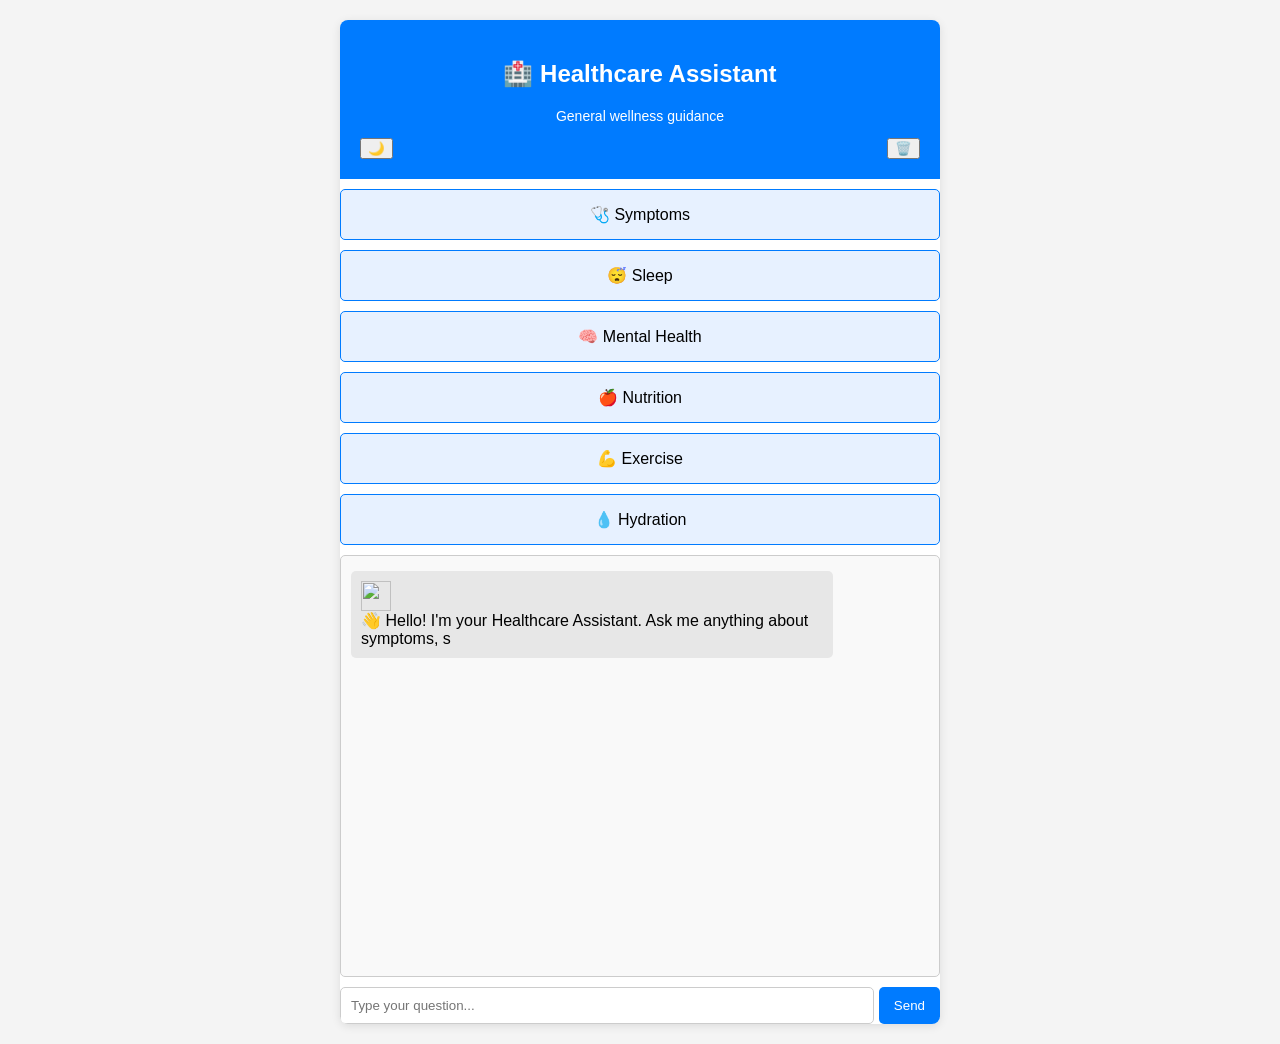
==== public/index.html @ be80bbbd "Add initial project files including LICENSE, README, HTML, CSS, JS, and Flask server" ====
<!DOCTYPE html>
<html>
<head>
    <title>Healthcare Chatbot</title>
    <link rel="stylesheet" href="style.css">
</head>
<body>

<div class="container">

    <div class="header">
        <h2>🏥 Healthcare Assistant</h2>
        <p class="subtitle">General wellness guidance</p>

        <div class="top-buttons">
            <button id="themeToggle" class="theme-btn">🌙</button>
            <button id="clearChat" class="clear-btn">🗑️</button>
        </div>
    </div>

    <!-- HEALTH CATEGORY CARDS -->
    <div id="healthCategories">
        <div class="categoryCard" onclick="quickAsk('I have symptoms. What could it be?')">🩺 Symptoms</div>
        <div class="categoryCard" onclick="quickAsk('Give me sleep improvement tips')">😴 Sleep</div>
        <div class="categoryCard" onclick="quickAsk('How can I reduce stress?')">🧠 Mental Health</div>
        <div class="categoryCard" onclick="quickAsk('Give me nutrition advice')">🍎 Nutrition</div>
        <div class="categoryCard" onclick="quickAsk('Give me simple exercises to stay fit')">💪 Exercise</div>
        <div class="categoryCard" onclick="quickAsk('How much water should I drink daily?')">💧 Hydration</div>
    </div>

    <div id="chatbox"></div>

    <div class="input-area">
        <input id="inputBox" placeholder="Type your question..." />
        <button class="send-btn" onclick="send()">Send</button>
    </div>

</div>

<script>
// ===== DARK MODE =====
const themeBtn = document.getElementById("themeToggle");
const body = document.body;

if (localStorage.getItem("darkMode") === "enabled") {
    body.classList.add("dark");
    themeBtn.textContent = "☀️";
}

themeBtn.addEventListener("click", () => {
    body.classList.toggle("dark");
    themeBtn.textContent = body.classList.contains("dark") ? "☀️" : "🌙";
    localStorage.setItem("darkMode",
        body.classList.contains("dark") ? "enabled" : "disabled"
    );
});

// ===== CHAT HISTORY SAVE/LOAD =====
function saveMessage(role, text) {
    let history = JSON.parse(localStorage.getItem("chatHistory")) || [];
    history.push({ role, text });
    localStorage.setItem("chatHistory", JSON.stringify(history));
}

function loadHistory() {
    let history = JSON.parse(localStorage.getItem("chatHistory"));
    if (!history || history.length === 0) return;

    history.forEach(msg => {
        if (msg.role === "user") addUserMessage(msg.text, false);
        else typeBotMessage(msg.text, false, true); // no animation for history
    });
}

function clearHistory() {
    localStorage.removeItem("chatHistory");
    chatbox.innerHTML = "";
    showWelcomeMessage();
}

document.getElementById("clearChat").addEventListener("click", clearHistory);

// ===== ADD USER MESSAGE =====
function addUserMessage(text, save = true) {
    let bubble = `<div class="bubble user-bubble">${text}</div>`;
    chatbox.innerHTML += bubble;
    chatbox.scrollTop = chatbox.scrollHeight;
    if (save) saveMessage("user", text);
}

// ===== BOT MESSAGE TYPING EFFECT =====
function typeBotMessage(fullText, save = true, instant = false) {
    let container = document.createElement("div");
    container.className = "bubble bot-bubble";

    container.innerHTML = `
        <img src="https://cdn-icons-png.flaticon.com/512/3209/3209993.png" class="avatar">
        <div class="typingArea"></div>
    `;

    chatbox.appendChild(container);
    let textBox = container.querySelector(".typingArea");
    chatbox.scrollTop = chatbox.scrollHeight;

    // Instant load (for chat history)
    if (instant) {
        textBox.textContent = fullText;
        return;
    }

    // Typing animation
    let i = 0;
    function type() {
        if (i < fullText.length) {
            textBox.textContent += fullText.charAt(i);
            i++;
            chatbox.scrollTop = chatbox.scrollHeight;
            setTimeout(type, 15);
        }
    }
    type();

    if (save) saveMessage("bot", fullText);
}

// ===== LOADING DOTS =====
function addLoadingDots() {
    let bubble = document.createElement("div");
    bubble.className = "bubble bot-bubble";
    bubble.id = "loadingBubble";

    bubble.innerHTML = `
        <img src="https://cdn-icons-png.flaticon.com/512/3209/3209993.png" class="avatar">
        <div class="typingDots">
            <span></span><span></span><span></span>
        </div>
    `;

    chatbox.appendChild(bubble);
    chatbox.scrollTop = chatbox.scrollHeight;
}

// ===== QUICK ASK =====
function quickAsk(text) {
    document.getElementById("inputBox").value = text;
    send();
}

document.getElementById("inputBox").addEventListener("keypress", function(e) {
    if (e.key === "Enter") send();
});

// ===== SEND =====
async function send() {
    let text = document.getElementById("inputBox").value;
    if (!text) return;

    addUserMessage(text);
    document.getElementById("inputBox").value = "";

    addLoadingDots();

    try {
        const res = await fetch("http://127.0.0.1:8000/chat", {
            method: "POST",
            headers: { "Content-Type": "application/json" },
            body: JSON.stringify({ text })
        });

        const data = await res.json();

        document.getElementById("loadingBubble")?.remove();

        typeBotMessage(data.reply);

    } catch (error) {
        document.getElementById("loadingBubble")?.remove();
        typeBotMessage("❌ Failed to connect to server.");
    }
}

// ===== WELCOME MESSAGE ALWAYS ON LOAD =====
function showWelcomeMessage() {
    const welcome = 
        "👋 Hello! I'm your Healthcare Assistant.\n" +
        "Ask me anything about symptoms, sleep, stress, nutrition, hydration, or general wellness.\nHow can I help you today?";

    typeBotMessage(welcome, false); // DO NOT save welcome in history
}

// ===== ON PAGE LOAD =====
window.onload = () => {
    showWelcomeMessage();  // ALWAYS SHOW WELCOME
    loadHistory();         // And load previous messages
};
</script>

</body>
</html>
---- public/style.css ----
body {
    font-family: Arial, sans-serif;
    background-color: #f4f4f4;
    margin: 0;
    padding: 0;
}

.container {
    width: 90%;
    max-width: 600px;
    margin: 20px auto;
    background: white;
    border-radius: 8px;
    box-shadow: 0 2px 10px rgba(0, 0, 0, 0.1);
    overflow: hidden;
}

.header {
    background: #007bff;
    color: white;
    padding: 20px;
    text-align: center;
}

.subtitle {
    font-size: 14px;
    margin-top: 5px;
}

.top-buttons {
    display: flex;
    justify-content: space-between;
    margin-top: 10px;
}

.categoryCard {
    background: #e7f1ff;
    border: 1px solid #007bff;
    border-radius: 5px;
    padding: 15px;
    margin: 10px 0;
    text-align: center;
    cursor: pointer;
    transition: background 0.3s;
}

.categoryCard:hover {
    background: #d0e7ff;
}

#chatbox {
    height: 400px;
    overflow-y: auto;
    padding: 10px;
    border: 1px solid #ccc;
    border-radius: 5px;
    margin: 10px 0;
    background: #f9f9f9;
}

.input-area {
    display: flex;
    margin-top: 10px;
}

#inputBox {
    flex: 1;
    padding: 10px;
    border: 1px solid #ccc;
    border-radius: 5px;
}

.send-btn {
    padding: 10px 15px;
    border: none;
    background: #007bff;
    color: white;
    border-radius: 5px;
    cursor: pointer;
    margin-left: 5px;
}

.send-btn:hover {
    background: #0056b3;
}

.bubble {
    margin: 5px 0;
    padding: 10px;
    border-radius: 5px;
    max-width: 80%;
}

.user-bubble {
    background: #007bff;
    color: white;
    align-self: flex-end;
}

.bot-bubble {
    background: #e7e7e7;
    color: black;
    align-self: flex-start;
}

.avatar {
    width: 30px;
    height: 30px;
    vertical-align: middle;
    margin-right: 5px;
}

.typingArea {
    display: inline-block;
}

.typingDots {
    display: inline-block;
}

.typingDots span {
    display: inline-block;
    width: 8px;
    height: 8px;
    margin: 0 2px;
    border-radius: 50%;
    background: #007bff;
    animation: typing 1s infinite;
}

.typingDots span:nth-child(2) {
    animation-delay: 0.2s;
}

.typingDots span:nth-child(3) {
    animation-delay: 0.4s;
}

@keyframes typing {
    0%, 100% {
        opacity: 0.5;
    }
    50% {
        opacity: 1;
    }
}

.dark {
    background-color: #121212;
    color: white;
}

.dark .bubble {
    background: #333;
    color: white;
}

.dark .categoryCard {
    background: #444;
    border: 1px solid #555;
}

.dark .send-btn {
    background: #555;
}

.dark .send-btn:hover {
    background: #666;
}
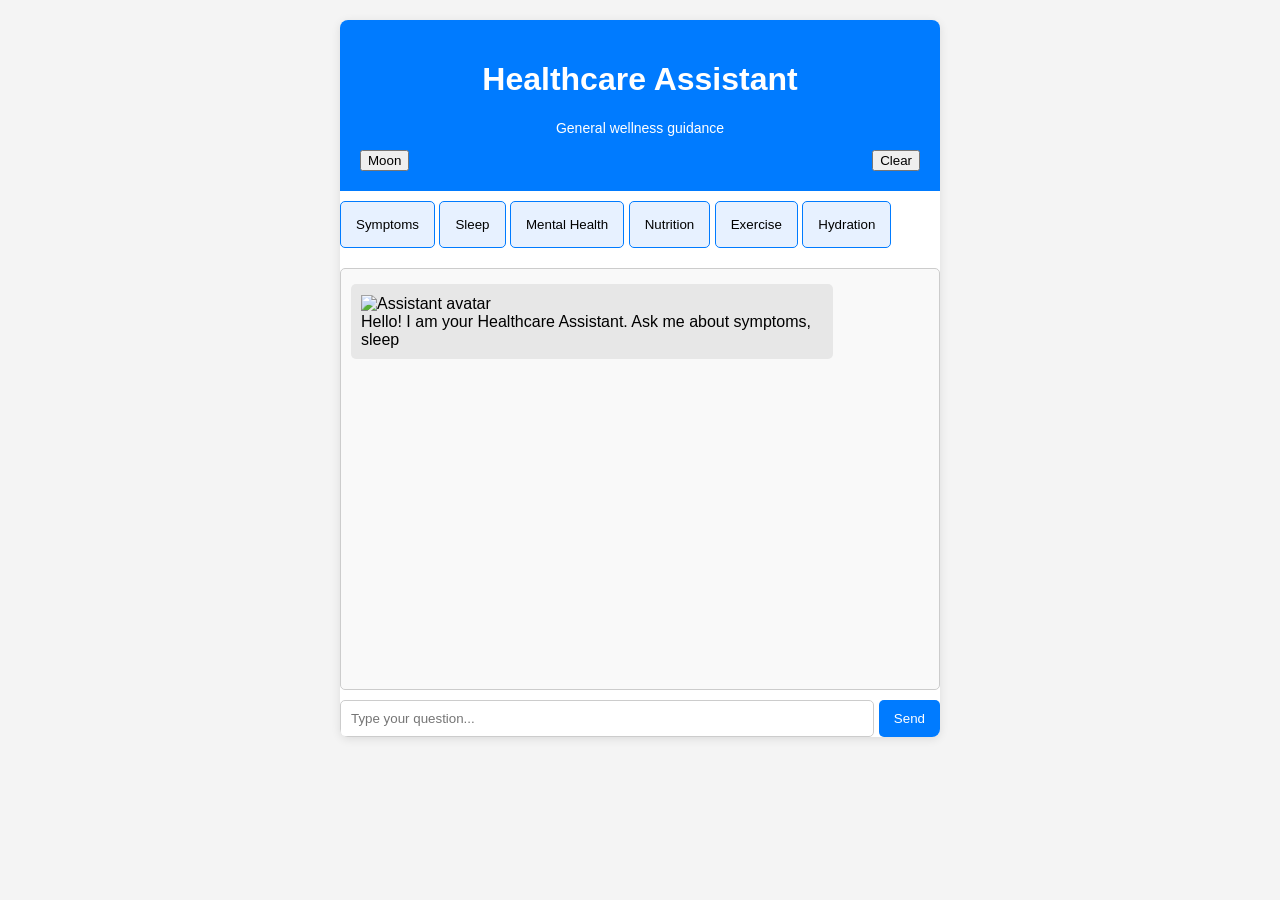
==== commit 1d047c7a: "Add .gitignore, enhance README, and implement core chatbot functionality - Create .gitignore to excl" ====
--- a/public/index.html
+++ b/public/index.html
@@ -1,199 +1,40 @@
 <!DOCTYPE html>
-<html>
+<html lang="en">
 <head>
+    <meta charset="UTF-8">
+    <meta name="viewport" content="width=device-width, initial-scale=1.0">
     <title>Healthcare Chatbot</title>
     <link rel="stylesheet" href="style.css">
 </head>
 <body>
+    <div class="container">
+        <div class="header">
+            <h1>Healthcare Assistant</h1>
+            <p class="subtitle">General wellness guidance</p>
 
-<div class="container">
+            <div class="top-buttons">
+                <button id="themeToggle" class="theme-btn" type="button" aria-label="Toggle theme">Moon</button>
+                <button id="clearChat" class="clear-btn" type="button" aria-label="Clear chat">Clear</button>
+            </div>
+        </div>
 
-    <div class="header">
-        <h2>🏥 Healthcare Assistant</h2>
-        <p class="subtitle">General wellness guidance</p>
+        <div id="healthCategories">
+            <button class="categoryCard" type="button" data-question="I have symptoms. What could it be?">Symptoms</button>
+            <button class="categoryCard" type="button" data-question="Give me sleep improvement tips">Sleep</button>
+            <button class="categoryCard" type="button" data-question="How can I reduce stress?">Mental Health</button>
+            <button class="categoryCard" type="button" data-question="Give me nutrition advice">Nutrition</button>
+            <button class="categoryCard" type="button" data-question="Give me simple exercises to stay fit">Exercise</button>
+            <button class="categoryCard" type="button" data-question="How much water should I drink daily?">Hydration</button>
+        </div>
 
-        <div class="top-buttons">
-            <button id="themeToggle" class="theme-btn">🌙</button>
-            <button id="clearChat" class="clear-btn">🗑️</button>
+        <div id="chatbox"></div>
+
+        <div class="input-area">
+            <input id="inputBox" placeholder="Type your question..." />
+            <button class="send-btn" type="button" id="sendButton">Send</button>
         </div>
     </div>
 
-    <!-- HEALTH CATEGORY CARDS -->
-    <div id="healthCategories">
-        <div class="categoryCard" onclick="quickAsk('I have symptoms. What could it be?')">🩺 Symptoms</div>
-        <div class="categoryCard" onclick="quickAsk('Give me sleep improvement tips')">😴 Sleep</div>
-        <div class="categoryCard" onclick="quickAsk('How can I reduce stress?')">🧠 Mental Health</div>
-        <div class="categoryCard" onclick="quickAsk('Give me nutrition advice')">🍎 Nutrition</div>
-        <div class="categoryCard" onclick="quickAsk('Give me simple exercises to stay fit')">💪 Exercise</div>
-        <div class="categoryCard" onclick="quickAsk('How much water should I drink daily?')">💧 Hydration</div>
-    </div>
-
-    <div id="chatbox"></div>
-
-    <div class="input-area">
-        <input id="inputBox" placeholder="Type your question..." />
-        <button class="send-btn" onclick="send()">Send</button>
-    </div>
-
-</div>
-
-<script>
-// ===== DARK MODE =====
-const themeBtn = document.getElementById("themeToggle");
-const body = document.body;
-
-if (localStorage.getItem("darkMode") === "enabled") {
-    body.classList.add("dark");
-    themeBtn.textContent = "☀️";
-}
-
-themeBtn.addEventListener("click", () => {
-    body.classList.toggle("dark");
-    themeBtn.textContent = body.classList.contains("dark") ? "☀️" : "🌙";
-    localStorage.setItem("darkMode",
-        body.classList.contains("dark") ? "enabled" : "disabled"
-    );
-});
-
-// ===== CHAT HISTORY SAVE/LOAD =====
-function saveMessage(role, text) {
-    let history = JSON.parse(localStorage.getItem("chatHistory")) || [];
-    history.push({ role, text });
-    localStorage.setItem("chatHistory", JSON.stringify(history));
-}
-
-function loadHistory() {
-    let history = JSON.parse(localStorage.getItem("chatHistory"));
-    if (!history || history.length === 0) return;
-
-    history.forEach(msg => {
-        if (msg.role === "user") addUserMessage(msg.text, false);
-        else typeBotMessage(msg.text, false, true); // no animation for history
-    });
-}
-
-function clearHistory() {
-    localStorage.removeItem("chatHistory");
-    chatbox.innerHTML = "";
-    showWelcomeMessage();
-}
-
-document.getElementById("clearChat").addEventListener("click", clearHistory);
-
-// ===== ADD USER MESSAGE =====
-function addUserMessage(text, save = true) {
-    let bubble = `<div class="bubble user-bubble">${text}</div>`;
-    chatbox.innerHTML += bubble;
-    chatbox.scrollTop = chatbox.scrollHeight;
-    if (save) saveMessage("user", text);
-}
-
-// ===== BOT MESSAGE TYPING EFFECT =====
-function typeBotMessage(fullText, save = true, instant = false) {
-    let container = document.createElement("div");
-    container.className = "bubble bot-bubble";
-
-    container.innerHTML = `
-        <img src="https://cdn-icons-png.flaticon.com/512/3209/3209993.png" class="avatar">
-        <div class="typingArea"></div>
-    `;
-
-    chatbox.appendChild(container);
-    let textBox = container.querySelector(".typingArea");
-    chatbox.scrollTop = chatbox.scrollHeight;
-
-    // Instant load (for chat history)
-    if (instant) {
-        textBox.textContent = fullText;
-        return;
-    }
-
-    // Typing animation
-    let i = 0;
-    function type() {
-        if (i < fullText.length) {
-            textBox.textContent += fullText.charAt(i);
-            i++;
-            chatbox.scrollTop = chatbox.scrollHeight;
-            setTimeout(type, 15);
-        }
-    }
-    type();
-
-    if (save) saveMessage("bot", fullText);
-}
-
-// ===== LOADING DOTS =====
-function addLoadingDots() {
-    let bubble = document.createElement("div");
-    bubble.className = "bubble bot-bubble";
-    bubble.id = "loadingBubble";
-
-    bubble.innerHTML = `
-        <img src="https://cdn-icons-png.flaticon.com/512/3209/3209993.png" class="avatar">
-        <div class="typingDots">
-            <span></span><span></span><span></span>
-        </div>
-    `;
-
-    chatbox.appendChild(bubble);
-    chatbox.scrollTop = chatbox.scrollHeight;
-}
-
-// ===== QUICK ASK =====
-function quickAsk(text) {
-    document.getElementById("inputBox").value = text;
-    send();
-}
-
-document.getElementById("inputBox").addEventListener("keypress", function(e) {
-    if (e.key === "Enter") send();
-});
-
-// ===== SEND =====
-async function send() {
-    let text = document.getElementById("inputBox").value;
-    if (!text) return;
-
-    addUserMessage(text);
-    document.getElementById("inputBox").value = "";
-
-    addLoadingDots();
-
-    try {
-        const res = await fetch("http://127.0.0.1:8000/chat", {
-            method: "POST",
-            headers: { "Content-Type": "application/json" },
-            body: JSON.stringify({ text })
-        });
-
-        const data = await res.json();
-
-        document.getElementById("loadingBubble")?.remove();
-
-        typeBotMessage(data.reply);
-
-    } catch (error) {
-        document.getElementById("loadingBubble")?.remove();
-        typeBotMessage("❌ Failed to connect to server.");
-    }
-}
-
-// ===== WELCOME MESSAGE ALWAYS ON LOAD =====
-function showWelcomeMessage() {
-    const welcome = 
-        "👋 Hello! I'm your Healthcare Assistant.\n" +
-        "Ask me anything about symptoms, sleep, stress, nutrition, hydration, or general wellness.\nHow can I help you today?";
-
-    typeBotMessage(welcome, false); // DO NOT save welcome in history
-}
-
-// ===== ON PAGE LOAD =====
-window.onload = () => {
-    showWelcomeMessage();  // ALWAYS SHOW WELCOME
-    loadHistory();         // And load previous messages
-};
-</script>
-
+    <script src="script.js"></script>
 </body>
-</html>+</html>
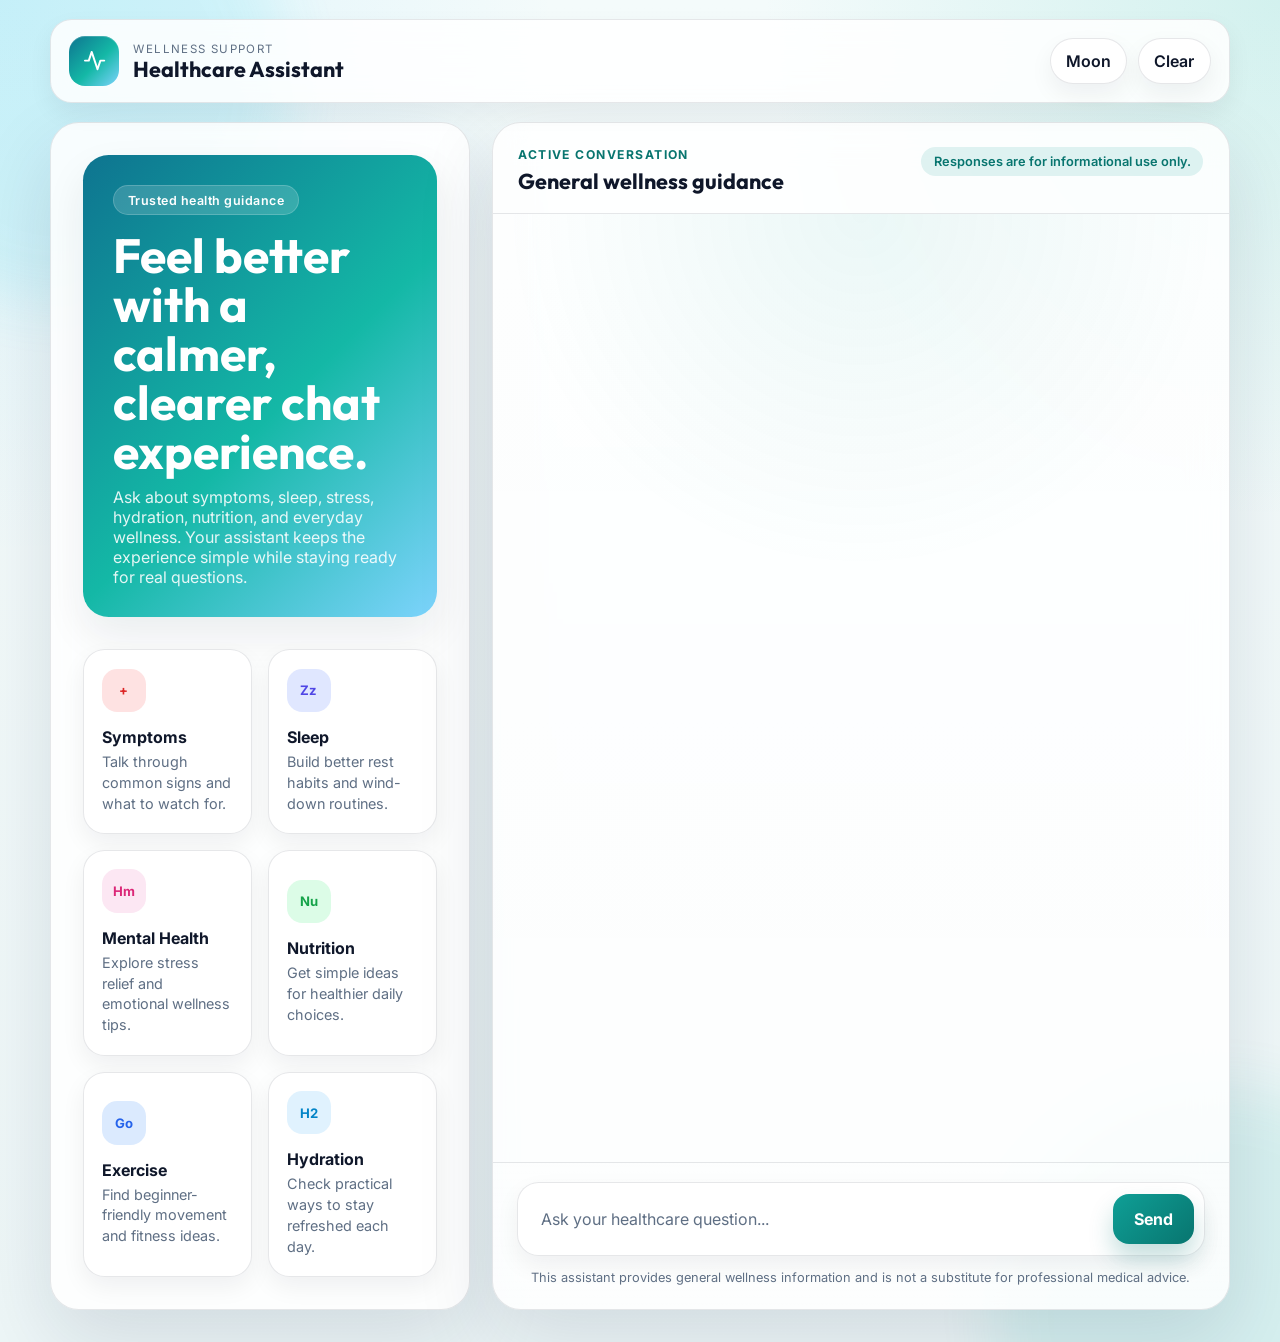
==== commit 7fee1ffb: "Enhance chatbot functionality with Gemini API integration, local environment loading, and improved f" ====
--- a/public/index.html
+++ b/public/index.html
@@ -4,35 +4,108 @@
     <meta charset="UTF-8">
     <meta name="viewport" content="width=device-width, initial-scale=1.0">
     <title>Healthcare Chatbot</title>
+    <link rel="preconnect" href="https://fonts.googleapis.com">
+    <link rel="preconnect" href="https://fonts.gstatic.com" crossorigin>
+    <link href="https://fonts.googleapis.com/css2?family=Inter:wght@400;500;600;700&family=Outfit:wght@500;600;700&display=swap" rel="stylesheet">
     <link rel="stylesheet" href="style.css">
 </head>
 <body>
-    <div class="container">
-        <div class="header">
-            <h1>Healthcare Assistant</h1>
-            <p class="subtitle">General wellness guidance</p>
+    <div class="page-shell">
+        <div class="ambient ambient-left"></div>
+        <div class="ambient ambient-right"></div>
 
-            <div class="top-buttons">
-                <button id="themeToggle" class="theme-btn" type="button" aria-label="Toggle theme">Moon</button>
-                <button id="clearChat" class="clear-btn" type="button" aria-label="Clear chat">Clear</button>
+        <header class="site-header">
+            <div class="header-inner">
+                <div class="brand">
+                    <div class="brand-mark" aria-hidden="true">
+                        <svg viewBox="0 0 24 24" fill="none" stroke="currentColor" stroke-width="2" stroke-linecap="round" stroke-linejoin="round">
+                            <path d="M22 12h-4l-3 9-6-18-3 9H2"></path>
+                        </svg>
+                    </div>
+                    <div class="brand-copy">
+                        <p class="eyebrow">Wellness Support</p>
+                        <h1>Healthcare Assistant</h1>
+                    </div>
+                </div>
+
+                <div class="header-actions">
+                    <button id="themeToggle" class="icon-button" type="button" aria-label="Toggle theme">
+                        <span class="icon-text">Moon</span>
+                    </button>
+                    <button id="clearChat" class="icon-button" type="button" aria-label="Clear chat">
+                        <span class="icon-text">Clear</span>
+                    </button>
+                </div>
             </div>
-        </div>
+        </header>
 
-        <div id="healthCategories">
-            <button class="categoryCard" type="button" data-question="I have symptoms. What could it be?">Symptoms</button>
-            <button class="categoryCard" type="button" data-question="Give me sleep improvement tips">Sleep</button>
-            <button class="categoryCard" type="button" data-question="How can I reduce stress?">Mental Health</button>
-            <button class="categoryCard" type="button" data-question="Give me nutrition advice">Nutrition</button>
-            <button class="categoryCard" type="button" data-question="Give me simple exercises to stay fit">Exercise</button>
-            <button class="categoryCard" type="button" data-question="How much water should I drink daily?">Hydration</button>
-        </div>
+        <main class="app-shell">
+            <section id="landingPage" class="hero-panel active" aria-label="Welcome">
+                <div class="hero-copy">
+                    <span class="status-pill">Trusted health guidance</span>
+                    <h2>Feel better with a calmer, clearer chat experience.</h2>
+                    <p>
+                        Ask about symptoms, sleep, stress, hydration, nutrition, and everyday wellness.
+                        Your assistant keeps the experience simple while staying ready for real questions.
+                    </p>
+                </div>
 
-        <div id="chatbox"></div>
+                <div id="healthCategories" class="category-grid">
+                    <button class="categoryCard category-card symptoms" type="button" data-question="I have symptoms. What could it be?">
+                        <span class="category-icon" aria-hidden="true">+</span>
+                        <span class="category-title">Symptoms</span>
+                        <span class="category-desc">Talk through common signs and what to watch for.</span>
+                    </button>
+                    <button class="categoryCard category-card sleep" type="button" data-question="Give me sleep improvement tips">
+                        <span class="category-icon" aria-hidden="true">Zz</span>
+                        <span class="category-title">Sleep</span>
+                        <span class="category-desc">Build better rest habits and wind-down routines.</span>
+                    </button>
+                    <button class="categoryCard category-card mental" type="button" data-question="How can I reduce stress?">
+                        <span class="category-icon" aria-hidden="true">Hm</span>
+                        <span class="category-title">Mental Health</span>
+                        <span class="category-desc">Explore stress relief and emotional wellness tips.</span>
+                    </button>
+                    <button class="categoryCard category-card nutrition" type="button" data-question="Give me nutrition advice">
+                        <span class="category-icon" aria-hidden="true">Nu</span>
+                        <span class="category-title">Nutrition</span>
+                        <span class="category-desc">Get simple ideas for healthier daily choices.</span>
+                    </button>
+                    <button class="categoryCard category-card exercise" type="button" data-question="Give me simple exercises to stay fit">
+                        <span class="category-icon" aria-hidden="true">Go</span>
+                        <span class="category-title">Exercise</span>
+                        <span class="category-desc">Find beginner-friendly movement and fitness ideas.</span>
+                    </button>
+                    <button class="categoryCard category-card hydration" type="button" data-question="How much water should I drink daily?">
+                        <span class="category-icon" aria-hidden="true">H2</span>
+                        <span class="category-title">Hydration</span>
+                        <span class="category-desc">Check practical ways to stay refreshed each day.</span>
+                    </button>
+                </div>
+            </section>
 
-        <div class="input-area">
-            <input id="inputBox" placeholder="Type your question..." />
-            <button class="send-btn" type="button" id="sendButton">Send</button>
-        </div>
+            <section class="chat-panel">
+                <div class="chat-panel-header">
+                    <div>
+                        <p class="chat-label">Active conversation</p>
+                        <h3>General wellness guidance</h3>
+                    </div>
+                    <span class="chat-note">Responses are for informational use only.</span>
+                </div>
+
+                <div id="chatbox" class="chatbox" aria-live="polite"></div>
+
+                <div class="composer-wrap">
+                    <div class="input-area">
+                        <input id="inputBox" type="text" placeholder="Ask your healthcare question..." autocomplete="off" />
+                        <button class="send-btn" type="button" id="sendButton">Send</button>
+                    </div>
+                    <p class="disclaimer">
+                        This assistant provides general wellness information and is not a substitute for professional medical advice.
+                    </p>
+                </div>
+            </section>
+        </main>
     </div>
 
     <script src="script.js"></script>
--- a/public/style.css
+++ b/public/style.css
@@ -1,169 +1,593 @@
+:root {
+    --bg: #f4fbfb;
+    --bg-secondary: #edf6f7;
+    --surface: rgba(255, 255, 255, 0.86);
+    --surface-solid: #ffffff;
+    --surface-soft: #f7fbfc;
+    --text: #0f172a;
+    --muted: #5f6f84;
+    --line: rgba(15, 23, 42, 0.1);
+    --accent: #0f9f96;
+    --accent-strong: #08756f;
+    --accent-soft: rgba(15, 159, 150, 0.12);
+    --hero: linear-gradient(135deg, #0e7490 0%, #14b8a6 55%, #7dd3fc 100%);
+    --shadow-lg: 0 30px 80px rgba(8, 26, 55, 0.12);
+    --shadow-md: 0 18px 40px rgba(15, 23, 42, 0.08);
+    --shadow-sm: 0 10px 24px rgba(15, 23, 42, 0.06);
+}
+
+body.dark {
+    --bg: #04131f;
+    --bg-secondary: #081925;
+    --surface: rgba(10, 23, 35, 0.82);
+    --surface-solid: #0d1d2b;
+    --surface-soft: #132736;
+    --text: #e8f4fb;
+    --muted: #91a8bd;
+    --line: rgba(148, 163, 184, 0.18);
+    --accent: #47d6c8;
+    --accent-strong: #20b6a7;
+    --accent-soft: rgba(71, 214, 200, 0.16);
+    --hero: linear-gradient(135deg, #0d3f51 0%, #0e6c73 48%, #1e3a5f 100%);
+    --shadow-lg: 0 30px 80px rgba(0, 0, 0, 0.35);
+    --shadow-md: 0 18px 40px rgba(0, 0, 0, 0.24);
+    --shadow-sm: 0 10px 24px rgba(0, 0, 0, 0.18);
+}
+
+* {
+    box-sizing: border-box;
+}
+
+html,
 body {
-    font-family: Arial, sans-serif;
-    background-color: #f4f4f4;
     margin: 0;
-    padding: 0;
-}
-
-.container {
-    width: 90%;
-    max-width: 600px;
-    margin: 20px auto;
-    background: white;
-    border-radius: 8px;
-    box-shadow: 0 2px 10px rgba(0, 0, 0, 0.1);
+    min-height: 100%;
+}
+
+body {
+    font-family: "Inter", sans-serif;
+    background:
+        radial-gradient(circle at top left, rgba(56, 189, 248, 0.12), transparent 30%),
+        radial-gradient(circle at top right, rgba(20, 184, 166, 0.15), transparent 28%),
+        linear-gradient(180deg, var(--bg) 0%, var(--bg-secondary) 100%);
+    color: var(--text);
+    transition: background 0.3s ease, color 0.3s ease;
+}
+
+button,
+input {
+    font: inherit;
+}
+
+button {
+    cursor: pointer;
+}
+
+.page-shell {
+    position: relative;
+    min-height: 100vh;
     overflow: hidden;
 }
 
-.header {
-    background: #007bff;
-    color: white;
-    padding: 20px;
-    text-align: center;
-}
-
-.subtitle {
-    font-size: 14px;
-    margin-top: 5px;
-}
-
-.top-buttons {
-    display: flex;
+.ambient {
+    position: absolute;
+    width: 28rem;
+    height: 28rem;
+    border-radius: 999px;
+    filter: blur(30px);
+    opacity: 0.45;
+    pointer-events: none;
+}
+
+.ambient-left {
+    top: -9rem;
+    left: -10rem;
+    background: rgba(34, 211, 238, 0.28);
+}
+
+.ambient-right {
+    right: -10rem;
+    bottom: -12rem;
+    background: rgba(20, 184, 166, 0.24);
+}
+
+.site-header {
+    position: sticky;
+    top: 0;
+    z-index: 10;
+    padding: 1.2rem 1.2rem 0;
+}
+
+.header-inner {
+    width: min(1180px, calc(100% - 1rem));
+    margin: 0 auto;
+    padding: 1rem 1.15rem;
+    display: flex;
+    align-items: center;
     justify-content: space-between;
-    margin-top: 10px;
-}
-
-.categoryCard {
-    background: #e7f1ff;
-    border: 1px solid #007bff;
-    border-radius: 5px;
-    padding: 15px;
-    margin: 10px 0;
-    text-align: center;
-    cursor: pointer;
-    transition: background 0.3s;
-}
-
-.categoryCard:hover {
-    background: #d0e7ff;
-}
-
-#chatbox {
-    height: 400px;
+    gap: 1rem;
+    border: 1px solid var(--line);
+    border-radius: 1.35rem;
+    background: var(--surface);
+    backdrop-filter: blur(18px);
+    box-shadow: var(--shadow-sm);
+}
+
+.brand {
+    display: flex;
+    align-items: center;
+    gap: 0.9rem;
+}
+
+.brand-mark {
+    width: 3.1rem;
+    height: 3.1rem;
+    display: grid;
+    place-items: center;
+    border-radius: 1rem;
+    color: #ffffff;
+    background: var(--hero);
+    box-shadow: inset 0 1px 0 rgba(255, 255, 255, 0.2);
+}
+
+.brand-mark svg {
+    width: 1.45rem;
+    height: 1.45rem;
+}
+
+.eyebrow {
+    margin: 0 0 0.2rem;
+    font-size: 0.72rem;
+    letter-spacing: 0.12em;
+    text-transform: uppercase;
+    color: var(--muted);
+}
+
+.brand-copy h1 {
+    margin: 0;
+    font-family: "Outfit", sans-serif;
+    font-size: 1.35rem;
+    line-height: 1;
+}
+
+.header-actions {
+    display: flex;
+    gap: 0.7rem;
+}
+
+.icon-button {
+    padding: 0.75rem 0.95rem;
+    border-radius: 999px;
+    border: 1px solid var(--line);
+    background: var(--surface-solid);
+    color: var(--text);
+    box-shadow: var(--shadow-sm);
+    transition: transform 0.2s ease, border-color 0.2s ease, background 0.2s ease;
+}
+
+.icon-button:hover {
+    transform: translateY(-1px);
+    border-color: rgba(15, 159, 150, 0.4);
+    background: var(--surface-soft);
+}
+
+.icon-text {
+    font-weight: 600;
+}
+
+.app-shell {
+    position: relative;
+    z-index: 1;
+    width: min(1180px, calc(100% - 2rem));
+    margin: 1.2rem auto 0;
+    padding: 0 0 2rem;
+    display: grid;
+    grid-template-columns: minmax(300px, 420px) minmax(0, 1fr);
+    gap: 1.35rem;
+}
+
+.hero-panel,
+.chat-panel {
+    border: 1px solid var(--line);
+    border-radius: 1.8rem;
+    background: var(--surface);
+    backdrop-filter: blur(18px);
+    box-shadow: var(--shadow-lg);
+}
+
+.hero-panel {
+    padding: 2rem;
+    display: flex;
+    flex-direction: column;
+    gap: 2rem;
+}
+
+.hero-copy {
+    padding: 1.9rem;
+    border-radius: 1.6rem;
+    background: var(--hero);
+    color: #ffffff;
+    box-shadow: var(--shadow-md);
+}
+
+.status-pill {
+    display: inline-flex;
+    padding: 0.4rem 0.85rem;
+    border-radius: 999px;
+    background: rgba(255, 255, 255, 0.16);
+    border: 1px solid rgba(255, 255, 255, 0.18);
+    font-size: 0.78rem;
+    font-weight: 600;
+    letter-spacing: 0.04em;
+}
+
+.hero-copy h2 {
+    margin: 1rem 0 0.7rem;
+    font-family: "Outfit", sans-serif;
+    font-size: clamp(2rem, 4vw, 3rem);
+    line-height: 1.02;
+}
+
+.hero-copy p {
+    margin: 0;
+    max-width: 32rem;
+    color: rgba(255, 255, 255, 0.88);
+}
+
+.category-grid {
+    display: grid;
+    grid-template-columns: repeat(2, minmax(0, 1fr));
+    gap: 1rem;
+}
+
+.category-card {
+    text-align: left;
+    border: 1px solid var(--line);
+    border-radius: 1.35rem;
+    padding: 1.15rem;
+    background: var(--surface-solid);
+    box-shadow: var(--shadow-sm);
+    transition: transform 0.2s ease, border-color 0.2s ease, box-shadow 0.2s ease;
+}
+
+.category-card:hover {
+    transform: translateY(-4px);
+    border-color: rgba(15, 159, 150, 0.35);
+    box-shadow: var(--shadow-md);
+}
+
+.category-icon {
+    width: 2.7rem;
+    height: 2.7rem;
+    display: inline-grid;
+    place-items: center;
+    border-radius: 0.95rem;
+    margin-bottom: 0.95rem;
+    font-size: 0.82rem;
+    font-weight: 700;
+}
+
+.category-title {
+    display: block;
+    margin-bottom: 0.3rem;
+    font-weight: 700;
+    color: var(--text);
+}
+
+.category-desc {
+    display: block;
+    font-size: 0.9rem;
+    line-height: 1.45;
+    color: var(--muted);
+}
+
+.symptoms .category-icon {
+    background: #fee2e2;
+    color: #dc2626;
+}
+
+.sleep .category-icon {
+    background: #e0e7ff;
+    color: #4f46e5;
+}
+
+.mental .category-icon {
+    background: #fce7f3;
+    color: #db2777;
+}
+
+.nutrition .category-icon {
+    background: #dcfce7;
+    color: #16a34a;
+}
+
+.exercise .category-icon {
+    background: #dbeafe;
+    color: #2563eb;
+}
+
+.hydration .category-icon {
+    background: #e0f2fe;
+    color: #0284c7;
+}
+
+.chat-panel {
+    min-height: 760px;
+    display: flex;
+    flex-direction: column;
+    overflow: hidden;
+}
+
+.chat-panel-header {
+    display: flex;
+    align-items: flex-start;
+    justify-content: space-between;
+    gap: 1rem;
+    padding: 1.5rem 1.6rem 1.15rem;
+    border-bottom: 1px solid var(--line);
+}
+
+.chat-label {
+    margin: 0 0 0.3rem;
+    font-size: 0.76rem;
+    font-weight: 700;
+    letter-spacing: 0.12em;
+    text-transform: uppercase;
+    color: var(--accent-strong);
+}
+
+.chat-panel-header h3 {
+    margin: 0;
+    font-family: "Outfit", sans-serif;
+    font-size: 1.35rem;
+}
+
+.chat-note {
+    padding: 0.45rem 0.8rem;
+    border-radius: 999px;
+    background: var(--accent-soft);
+    color: var(--accent-strong);
+    font-size: 0.8rem;
+    font-weight: 600;
+    white-space: nowrap;
+}
+
+.chatbox {
+    flex: 1;
+    padding: 1.35rem 1.6rem;
     overflow-y: auto;
-    padding: 10px;
-    border: 1px solid #ccc;
-    border-radius: 5px;
-    margin: 10px 0;
-    background: #f9f9f9;
+    display: flex;
+    flex-direction: column;
+    gap: 1rem;
+    background:
+        radial-gradient(circle at top, rgba(15, 159, 150, 0.08), transparent 35%),
+        linear-gradient(180deg, rgba(255, 255, 255, 0.06) 0%, transparent 100%);
+}
+
+.bubble {
+    max-width: min(82%, 38rem);
+    border-radius: 1.35rem;
+    padding: 1rem 1.1rem;
+    display: flex;
+    align-items: flex-start;
+    gap: 0.8rem;
+    line-height: 1.55;
+    white-space: pre-line;
+    box-shadow: var(--shadow-sm);
+}
+
+.user-bubble {
+    margin-left: auto;
+    background: linear-gradient(135deg, #0f9f96 0%, #0d9488 100%);
+    color: #ffffff;
+    border-bottom-right-radius: 0.35rem;
+}
+
+.bot-bubble {
+    margin-right: auto;
+    background: var(--surface-solid);
+    border: 1px solid var(--line);
+    color: var(--text);
+    border-bottom-left-radius: 0.35rem;
+}
+
+.avatar {
+    width: 2.15rem;
+    height: 2.15rem;
+    flex-shrink: 0;
+    border-radius: 999px;
+    object-fit: cover;
+}
+
+.typingArea {
+    flex: 1;
+    min-width: 0;
+}
+
+.typingDots {
+    display: inline-flex;
+    align-items: center;
+    gap: 0.35rem;
+    min-height: 1.8rem;
+}
+
+.typingDots span {
+    width: 0.5rem;
+    height: 0.5rem;
+    border-radius: 999px;
+    background: var(--accent);
+    animation: pulse 1s infinite ease-in-out;
+}
+
+.typingDots span:nth-child(2) {
+    animation-delay: 0.15s;
+}
+
+.typingDots span:nth-child(3) {
+    animation-delay: 0.3s;
+}
+
+.composer-wrap {
+    padding: 1.2rem 1.5rem 1.5rem;
+    border-top: 1px solid var(--line);
+    background: linear-gradient(180deg, rgba(255, 255, 255, 0.08), transparent);
 }
 
 .input-area {
     display: flex;
-    margin-top: 10px;
+    align-items: center;
+    gap: 0.8rem;
+    padding: 0.65rem;
+    border: 1px solid var(--line);
+    border-radius: 1.35rem;
+    background: var(--surface-solid);
+    box-shadow: var(--shadow-sm);
 }
 
 #inputBox {
     flex: 1;
-    padding: 10px;
-    border: 1px solid #ccc;
-    border-radius: 5px;
+    padding: 0.65rem 0.8rem;
+    border: 0;
+    outline: 0;
+    background: transparent;
+    color: var(--text);
+    font-size: 1rem;
+}
+
+#inputBox::placeholder {
+    color: var(--muted);
 }
 
 .send-btn {
-    padding: 10px 15px;
-    border: none;
-    background: #007bff;
-    color: white;
-    border-radius: 5px;
-    cursor: pointer;
-    margin-left: 5px;
+    border: 0;
+    border-radius: 1rem;
+    padding: 0.95rem 1.3rem;
+    color: #ffffff;
+    font-weight: 700;
+    background: linear-gradient(135deg, #0f9f96 0%, #08756f 100%);
+    box-shadow: 0 14px 24px rgba(8, 117, 111, 0.24);
+    transition: transform 0.2s ease, box-shadow 0.2s ease;
 }
 
 .send-btn:hover {
-    background: #0056b3;
-}
-
-.bubble {
-    margin: 5px 0;
-    padding: 10px;
-    border-radius: 5px;
-    max-width: 80%;
-}
-
-.user-bubble {
-    background: #007bff;
-    color: white;
-    align-self: flex-end;
-}
-
-.bot-bubble {
-    background: #e7e7e7;
-    color: black;
-    align-self: flex-start;
-}
-
-.avatar {
-    width: 30px;
-    height: 30px;
-    vertical-align: middle;
-    margin-right: 5px;
-}
-
-.typingArea {
-    display: inline-block;
-}
-
-.typingDots {
-    display: inline-block;
-}
-
-.typingDots span {
-    display: inline-block;
-    width: 8px;
-    height: 8px;
-    margin: 0 2px;
-    border-radius: 50%;
-    background: #007bff;
-    animation: typing 1s infinite;
-}
-
-.typingDots span:nth-child(2) {
-    animation-delay: 0.2s;
-}
-
-.typingDots span:nth-child(3) {
-    animation-delay: 0.4s;
-}
-
-@keyframes typing {
-    0%, 100% {
-        opacity: 0.5;
+    transform: translateY(-1px);
+    box-shadow: 0 18px 28px rgba(8, 117, 111, 0.3);
+}
+
+.disclaimer {
+    margin: 0.9rem 0 0;
+    text-align: center;
+    font-size: 0.8rem;
+    color: var(--muted);
+}
+
+.hero-panel.active {
+    animation: fadeUp 0.4s ease;
+}
+
+@keyframes pulse {
+    0%,
+    100% {
+        transform: translateY(0);
+        opacity: 0.45;
     }
     50% {
+        transform: translateY(-2px);
         opacity: 1;
     }
 }
 
-.dark {
-    background-color: #121212;
-    color: white;
-}
-
-.dark .bubble {
-    background: #333;
-    color: white;
-}
-
-.dark .categoryCard {
-    background: #444;
-    border: 1px solid #555;
-}
-
-.dark .send-btn {
-    background: #555;
-}
-
-.dark .send-btn:hover {
-    background: #666;
-}+@keyframes fadeUp {
+    from {
+        opacity: 0;
+        transform: translateY(12px);
+    }
+    to {
+        opacity: 1;
+        transform: translateY(0);
+    }
+}
+
+@media (max-width: 980px) {
+    .app-shell {
+        grid-template-columns: 1fr;
+    }
+
+    .chat-panel {
+        min-height: 640px;
+    }
+}
+
+@media (max-width: 720px) {
+    .site-header {
+        padding: 0.9rem 0.9rem 0;
+    }
+
+    .header-inner {
+        width: 100%;
+        padding: 0.95rem;
+        align-items: flex-start;
+        flex-direction: column;
+    }
+
+    .header-actions {
+        width: 100%;
+    }
+
+    .icon-button {
+        flex: 1;
+        text-align: center;
+    }
+
+    .app-shell {
+        width: calc(100% - 1.2rem);
+        gap: 1rem;
+    }
+
+    .hero-panel,
+    .chat-panel {
+        border-radius: 1.4rem;
+    }
+
+    .hero-panel {
+        padding: 1rem;
+    }
+
+    .hero-copy {
+        padding: 1.3rem;
+    }
+
+    .category-grid {
+        grid-template-columns: 1fr;
+    }
+
+    .chat-panel-header {
+        padding: 1.2rem;
+        flex-direction: column;
+    }
+
+    .chat-note {
+        white-space: normal;
+    }
+
+    .chatbox {
+        padding: 1rem;
+    }
+
+    .bubble {
+        max-width: 92%;
+    }
+
+    .composer-wrap {
+        padding: 1rem;
+    }
+
+    .input-area {
+        flex-direction: column;
+        align-items: stretch;
+    }
+
+    .send-btn {
+        width: 100%;
+    }
+}
